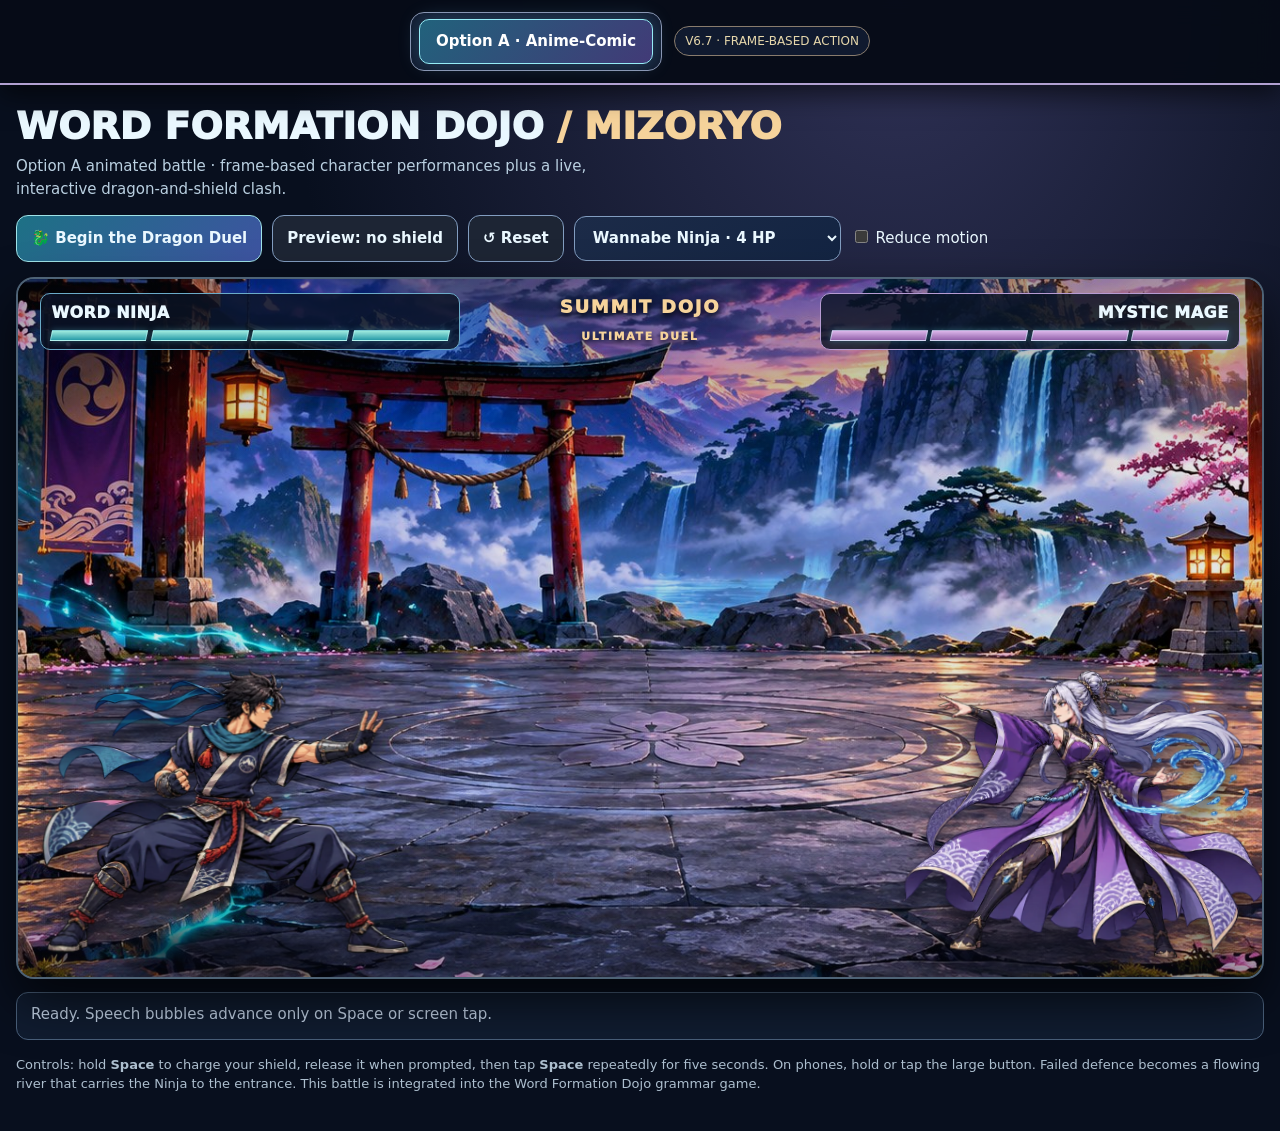
==== assets/battle.html @ d87106b6 "Add files via upload" ====
<!doctype html>
<html lang="en" data-skin="A">
<head>
<meta charset="utf-8"/><meta name="viewport" content="width=device-width,initial-scale=1"/>
<title>WF Game Dojo V6.7 · Frame-Animated Summit Battle</title>
<style>
:root{color-scheme:dark;--ink:#eaf8ff;--muted:#bad0e1;--gold:#f6d39b;--cyan:#81dde6;--panel:#0c1429;--glass:rgba(12,21,42,.90);--line:rgba(177,217,245,.38);--accent:#78d5e5;--bubble:#f6f0dd;--bubble-ink:#182339}
:root[data-skin=B]{--ink:#f5f0e5;--muted:#d8d1c8;--gold:#f4dbad;--cyan:#b1d8ec;--panel:#16171d;--glass:rgba(17,18,25,.93);--line:rgba(255,242,222,.55);--accent:#d5d5df;--bubble:#f2eee3;--bubble-ink:#11141f}
*{box-sizing:border-box}html{scroll-behavior:smooth}body{margin:0;background:radial-gradient(ellipse at 70% 0,#303257 0,transparent 48%),#080f1e;color:var(--ink);font:15px/1.5 system-ui,-apple-system,Segoe UI,sans-serif}
button,select{font:inherit}button{cursor:pointer;color:var(--ink)}button:focus-visible,select:focus-visible{outline:3px solid #fbd88f;outline-offset:3px}button:disabled{cursor:default;opacity:.48}
.styleBar{position:sticky;top:0;z-index:100;display:flex;align-items:center;justify-content:center;flex-wrap:wrap;gap:12px;padding:12px 17px;background:rgba(7,12,23,.97);border-bottom:2px solid #b2a1d2;box-shadow:0 9px 25px #0009;backdrop-filter:blur(12px)}
.styleBar .label{color:#d5c4e4;font-size:13px;letter-spacing:.08em;font-weight:900}.switcher{display:flex;align-items:center;gap:6px;background:#101a2f;border:1px solid #8b95b1;border-radius:14px;padding:4px}
.skinButton{padding:10px 16px;border:1px solid transparent;background:transparent;color:#d8e3f3;border-radius:10px;font-weight:850;min-height:44px}.skinButton.active{background:linear-gradient(135deg,#21627c,#423a77);border-color:#95ecf6;color:white;box-shadow:0 0 20px #71bde847}
:root[data-skin=B] .skinButton.active{background:#eae2d5;color:#252028;border-color:#e5dcb6;box-shadow:none}
.tag{color:#e6d7ab;font-size:12px;border:1px solid #897c6d;padding:5px 10px;border-radius:100px;white-space:nowrap}
main{max-width:1300px;margin:0 auto;padding:20px 16px 35px}.intro{display:flex;justify-content:space-between;gap:20px;align-items:flex-end;flex-wrap:wrap;margin-bottom:15px}h1{font-size:clamp(24px,3vw,38px);line-height:1.15;margin:0 0 7px;font-weight:950}.subline{margin:0;color:var(--muted);max-width:860px}.modeName{font-weight:900;color:#ffdc9e;letter-spacing:.1em;font-size:12px;margin-bottom:4px}
.controls{display:flex;gap:10px;align-items:center;flex-wrap:wrap;margin:15px 0}.btn,.select{background:linear-gradient(145deg,#1c2b48,#132442);border:1px solid #829dc0;border-radius:12px;padding:11px 14px;font-weight:850;min-height:45px}.btn.primary{background:linear-gradient(135deg,#1d7185,#3e53a1);border-color:#9fe3e8}.btn.ghost{background:#1d2534}select{color:var(--ink)}
.frame{position:relative;width:100%;aspect-ratio:16/9;overflow:hidden;background:#111a29;border:2px solid var(--line);border-radius:18px;box-shadow:0 22px 50px #000a;isolation:isolate;min-height:320px}
.world{position:absolute;inset:-2%;transform:scale(1.01);transform-origin:50% 58%;transition:transform 1.3s cubic-bezier(.18,.7,.2,1);will-change:transform}.world.pullback{transform:scale(.97)}
.arenaBg{position:absolute;width:100%;height:100%;object-fit:cover;inset:0;filter:brightness(.90)}
.arenaOverlay{position:absolute;inset:0;background:linear-gradient(180deg,#060b1670,transparent 33%,transparent 75%,#080d1a88);pointer-events:none}
:root[data-skin=B] .arenaOverlay{background:linear-gradient(180deg,#11121e50,transparent 22%,transparent 75%,#11111bb0)}
.inkTexture{position:absolute;inset:0;z-index:3;pointer-events:none;opacity:0;background:repeating-linear-gradient(120deg,transparent 0px,transparent 8px,#02020c23 8.5px,#02020c23 9px);mix-blend-mode:multiply}
:root[data-skin=B] .inkTexture{opacity:.6}
#dragonCanvas,#fxCanvas{position:absolute;inset:0;width:100%;height:100%;pointer-events:none}
#dragonCanvas{z-index:4}#fxCanvas{z-index:11}
.fighter{position:absolute;width:28%;aspect-ratio:1086/724;bottom:12%;z-index:6;transform-origin:50% 90%;will-change:transform;filter:drop-shadow(0 12px 8px #060711a0)}
.fighter.ninja{left:11%}.fighter.mage{right:10%}
.fighter img{position:absolute;inset:0;width:100%;height:100%;object-fit:contain;pointer-events:none}
.fighter .arm{z-index:2;transform-origin:57% 28%;will-change:transform}
.fighter.mage .arm{transform-origin:53% 23%}
.fighter .shadow{position:absolute;width:53%;height:12%;background:#02060f99;filter:blur(10px);bottom:-3%;left:22%;border-radius:50%;z-index:-1}
.scarf{position:absolute;left:12%;top:19%;height:10px;width:24%;border-top:3px solid #409a9a44;border-radius:65%;transform-origin:100% 50%;animation:scarfWave 2.5s ease-in-out infinite;pointer-events:none}
@keyframes scarfWave{0%,100%{transform:rotate(-10deg)}50%{transform:rotate(12deg)}}
.barrier{position:absolute;z-index:9;left:33%;bottom:16%;width:16%;height:51%;border:3px solid rgba(157,223,236,.48);border-radius:50%;opacity:0;transform:scale(.3);transform-origin:50% 52%;background:radial-gradient(ellipse at 44% 48%,rgba(120,192,214,.18),rgba(65,116,166,.09) 58%,transparent 69%);box-shadow:inset 0 0 18px #94e7ed47,0 0 12px #60c8d83a;pointer-events:none;transition:opacity .25s;filter:drop-shadow(0 0 7px #a1dde34a)}
.barrier::before{content:"";position:absolute;inset:13%;border:2px dashed rgba(225,242,242,.55);border-radius:50%;animation:shieldSpin 14s linear infinite}
.barrier::after{content:"";position:absolute;inset:0;background:repeating-conic-gradient(from -15deg,transparent 0 38deg,#f0faf994 39deg 40deg,transparent 41deg 72deg);border-radius:50%;opacity:var(--cracks,0);mix-blend-mode:screen;transition:opacity .12s}
.barrier.show{opacity:1} :root[data-skin=B] .barrier{border-color:#f8efde8c;background:radial-gradient(ellipse,#dce9ef20,transparent 75%);box-shadow:none}
@keyframes shieldSpin{to{transform:rotate(360deg)}}
.speech{position:absolute;z-index:14;max-width:28%;min-width:165px;padding:12px 15px;text-align:center;border:2px solid #3a4156;background:var(--bubble);color:var(--bubble-ink);font-size:clamp(10px,1.3vw,18px);font-weight:850;line-height:1.3;border-radius:35% 42% 42% 30%;box-shadow:0 9px 15px #06071166;opacity:0;transform:translateY(14px) scale(.92);transition:opacity .3s,transform .3s;pointer-events:none}
.speech.show{opacity:1;transform:translateY(0) scale(1)}.speech.left{left:9%;top:17%}.speech.right{right:7%;top:13%}.speech::after{content:"";position:absolute;bottom:-16px;left:22%;width:0;height:0;border-left:15px solid transparent;border-right:5px solid transparent;border-top:20px solid var(--bubble);transform:rotate(15deg)}.speech.right::after{left:65%;transform:rotate(-20deg)}
:root[data-skin=B] .speech{border-radius:12px 23px 10px 26px;box-shadow:5px 5px 0px #101018cc;font-family:Georgia,serif;font-style:italic}
.hud{position:absolute;z-index:17;left:1.8%;right:1.8%;top:2%;display:flex;justify-content:space-between;gap:10px;pointer-events:none}.life{width:35%;background:rgba(12,20,37,.83);border:1px solid #6aabc8;padding:7px 10px 8px;border-radius:10px}.life.mage{border-color:#b69bd2;text-align:right}.life strong{font-weight:950;font-size:clamp(10px,1.3vw,16px);letter-spacing:.03em}.hpBars{display:flex;gap:4px;margin-top:5px}.life.mage .hpBars{flex-direction:row-reverse}.hpBars i{display:block;flex:1;height:11px;transform:skewX(-12deg);background:linear-gradient(#9eeade,#279ba8);border:1px solid #d2ffff7b;box-shadow:0 0 6px #62ddea50}.life.mage .hpBars i{background:linear-gradient(#dbb5e9,#9362ab)}.hpBars i.lost{background:#545864;border-color:#757b84;box-shadow:none}.hudLogo{font-weight:950;text-align:center;color:var(--gold);letter-spacing:.1em;align-self:flex-start;font-size:clamp(9px,1.5vw,18px);text-shadow:0 3px 6px #000}
.cinematic{position:absolute;inset:0;z-index:16;pointer-events:none}.letter{position:absolute;height:0;left:0;right:0;background:#030811;transition:height .5s}.letter.top{top:0}.letter.bottom{bottom:0}.cinematic.on .letter{height:2.5%}
.banner{position:absolute;z-index:20;top:19%;left:50%;transform:translateX(-50%);max-width:75%;min-width:min(340px,75%);padding:8px 16px;text-align:center;border-radius:10px;border:1px solid #b5d4e087;background:rgba(7,16,33,.86);opacity:0;transition:opacity .2s;pointer-events:none}.banner.show{opacity:1}.banner strong{display:block;font-size:clamp(12px,1.9vw,24px);color:var(--gold);line-height:1.22}.banner span{display:block;font-size:clamp(9px,1.1vw,14px);color:#e3f3fc}
.qte{position:absolute;z-index:29;left:50%;bottom:3%;transform:translateX(-50%);width:min(450px,90%);background:var(--glass);border:2px solid var(--accent);padding:13px;border-radius:14px;text-align:center;box-shadow:0 10px 22px #0007}.qte[hidden]{display:none}.qteTitle{font-weight:950;font-size:clamp(14px,1.7vw,19px);color:var(--gold);letter-spacing:.03em}.qteInstr{font-size:clamp(11px,1.2vw,14px);color:var(--ink)}.bigNums{display:flex;justify-content:space-between;gap:9px;font-weight:900;font-size:clamp(16px,2vw,23px);font-variant-numeric:tabular-nums}.progress{background:#1c3448;height:14px;border:1px solid #77adc7;border-radius:100px;overflow:hidden;margin:6px 0}.fill{width:0;height:100%;background:linear-gradient(90deg,#2675aa,#83d6e3,#e7f7ed);transition:width .07s}.qteButton{touch-action:none;user-select:none;-webkit-user-select:none;display:block;width:100%;border:1px solid #a7d9e2;background:linear-gradient(145deg,#0f6579,#2e477e);padding:13px;margin-top:9px;border-radius:10px;min-height:52px;font-weight:1000;letter-spacing:.03em}.qteButton.held{background:linear-gradient(145deg,#2d90ac,#5762b1)}
:root[data-skin=B] .qte{border-color:#d0c1af}.status{margin-top:13px;background:#101c30;border:1px solid #4a607b;border-radius:12px;padding:10px 14px;color:#c6d6ea;min-height:48px}.foot{font-size:13px;color:#adbfcf;margin:9px 0 2px}
.finalScreen{position:absolute;z-index:35;inset:0;display:flex;align-items:center;justify-content:center;text-align:center;opacity:0;visibility:hidden;transition:opacity .6s,visibility .6s;background:linear-gradient(180deg,#071020aa,#09152bf5)}.finalScreen.show{opacity:1;visibility:visible}.finalContent{background:#0b1731e8;border:2px solid #90c4d5;border-radius:20px;padding:24px;max-width:70%;box-shadow:0 16px 55px #0009}.finalContent h2{font-size:clamp(26px,4vw,53px);margin:0 0 7px;color:#f7d9a0}.finalContent p{font-size:clamp(12px,1.6vw,20px);margin:4px 0 18px}.finalContent button{background:#244f69;padding:11px 22px;border:1px solid #c9e1e2;border-radius:12px;font-weight:900}
#entranceScene{position:absolute;inset:0;z-index:34;opacity:0;visibility:hidden;transition:opacity 1s;overflow:hidden;background:linear-gradient(#121b31a0,#121a30bf),var(--entrance-bg) center/cover no-repeat}#entranceScene.show{opacity:1;visibility:visible}
.gate{position:absolute;left:50%;top:13%;transform:translateX(-50%);width:21%;height:57%;filter:drop-shadow(2px 8px 6px #1119)}.gate .beam{height:9%;border-radius:80% 80% 20% 20%;background:linear-gradient(#191727,#8c3b4a,#391d32);width:116%;margin-left:-8%}.gate .cross{height:9%;margin-top:10%;background:#752f39}.gate .post{position:absolute;top:14%;height:80%;width:13%;background:linear-gradient(90deg,#481e29,#ba4852,#45202d)}.gate .post.left{left:9%}.gate .post.right{right:9%}
.entranceNinja{position:absolute;left:38%;bottom:9%;width:24%;aspect-ratio:1086/724;transform-origin:55% 90%;filter:drop-shadow(0 10px 6px #06121ab5)}.entranceNinja img{width:100%}.entranceNinja.wake{animation:wakeNinja 2.3s cubic-bezier(.17,.75,.28,1) both}
@keyframes wakeNinja{0%{transform:translateY(30%) rotate(-65deg) scale(.88);opacity:.6}30%{transform:translateY(13%) rotate(-48deg)}70%{transform:translateY(7%) rotate(-15deg)}100%{transform:translateY(0) rotate(0) scale(1);opacity:1}}
@media(max-width:800px){main{padding:14px 10px}.frame{min-height:280px}.styleBar{padding:7px 8px;gap:6px}.skinButton{font-size:12px;padding:9px 10px}.styleBar .label{font-size:11px}.speech{min-width:125px;max-width:32%;padding:8px}.banner{top:22%}.qte{width:85%;bottom:1%;padding:8px}.fighter{width:32%}}
@media(max-width:550px){.hudLogo{display:none}.speech{font-size:10px;max-width:38%;min-width:0}.speech.left{top:24%;left:1%}.speech.right{top:24%;right:1%}.frame{min-height:300px;aspect-ratio:4/3}.fighter{width:37%;bottom:17%}.fighter.ninja{left:3%}.fighter.mage{right:1%}.barrier{left:31%;height:46%;bottom:22%}.life{width:43%}.banner{top:21%;max-width:92%;min-width:80%}.controls .btn{font-size:13px;padding:10px}.qteTitle{font-size:14px}.qteButton{min-height:55px}}
@media(prefers-reduced-motion:reduce){.fighter,.world,.speech,.barrier{transition-duration:.01s!important}.inkTexture{opacity:.25}}

/* V6.3 Option A integrated refinements */
#skinB{display:none!important}.styleBar .label{display:none}.switcher{padding:6px 8px}.tag{background:#101a2f}
#modeName{display:none}.subline{max-width:65ch}
.barrier{left:34%!important;bottom:23%!important;width:18%!important;height:43%!important;border:2px solid rgba(143,219,236,.82)!important;background:
 radial-gradient(circle at 50% 50%, rgba(137,220,255,.20), rgba(89,173,214,.08) 42%, rgba(94,178,214,.05) 58%, transparent 74%),
 repeating-radial-gradient(circle at 50% 50%, rgba(202,245,255,.12) 0 4%, transparent 4.6% 8.2%)!important;
 box-shadow:none!important; backdrop-filter:none;}
.barrier::before{inset:10%;border:1px solid rgba(226,248,255,.58)!important;filter:none}
.barrier::after{background:repeating-conic-gradient(from 0deg,transparent 0 34deg, rgba(241,252,255,.55) 35deg 36deg, transparent 37deg 72deg)!important;mix-blend-mode:screen}
.speech{max-width:31%;min-width:190px}
.speech::before{content:'Press Space or tap to continue';position:absolute;left:50%;transform:translateX(-50%);bottom:-36px;font-size:11px;color:#f5f5f5;background:rgba(10,15,28,.78);padding:4px 9px;border-radius:999px;border:1px solid rgba(190,219,243,.42);white-space:nowrap;opacity:.98}
#noShield{display:inline-flex}
.finalActions{display:flex;gap:10px;justify-content:center;flex-wrap:wrap;margin-top:16px}
.giveUp{background:#1e2435;border:1px solid #667797;color:#dbe5f6;border-radius:12px;padding:11px 14px;font-weight:800}
.entranceNinja.wipe{animation:wipeWater 1.2s ease-in-out both}
@keyframes wipeWater{0%{transform:translateY(0) rotate(0)}25%{transform:translateY(-1.5%) rotate(-3deg)}55%{transform:translateY(-1%) rotate(2deg)}100%{transform:translateY(0) rotate(0)}}
@media(max-width:800px){.speech{max-width:40%;min-width:120px}.speech::before{font-size:10px;bottom:-31px}}


/* V6_4: cinematic staging, stable layout and finer character articulation */
.world { inset:-8%; transform:scale(1.09); transition:transform 1.8s cubic-bezier(.2,.73,.19,1); }
.world.pullback{transform:scale(.90)}
.fighter{will-change:transform,opacity;transform-style:preserve-3d}
.fighter img{will-change:transform;backface-visibility:hidden}
.fighter .shadow{transition:transform .18s,opacity .18s}
.barrier{left:34%!important;bottom:24%!important;width:16%!important;height:46%!important;
 border:2px solid rgba(158,222,232,.82)!important;
 background:radial-gradient(ellipse,rgba(122,224,240,.16),rgba(122,224,240,.10) 45%,rgba(106,178,213,.07) 70%, transparent 95%)!important;
 box-shadow:none!important;filter:none;will-change:transform,opacity;}
.barrier::before{border:1px solid rgba(193,230,234,.6)!important;animation:shieldSpin 12s linear infinite}
.barrier::after{opacity:var(--cracks,0)!important;background:repeating-conic-gradient(from 22deg,transparent 0 28deg,rgba(241,246,255,.74) 28.5deg 30deg,transparent 30.5deg 60deg)!important;}
.speech::before{content:none!important}
#advancePrompt{position:absolute;z-index:30;left:50%;top:69%;transform:translateX(-50%);max-width:90%;padding:6px 12px;
 background:rgba(8,15,30,.85);border:1px solid #7395ad;border-radius:999px;font-size:12px;font-weight:800;letter-spacing:.03em;
 color:#f4f6ff;opacity:0;transition:opacity .18s;pointer-events:none;text-align:center;white-space:nowrap}
#advancePrompt.show{opacity:1}
#ninjaBody,#mageBody{transform-origin:45% 72%;}
#ninjaArm{transform-origin:55% 28%}
#mageArm{transform-origin:53% 24%}
.entranceNinja{left:30%;bottom:11%;width:30%;max-width:420px;transform-origin:50% 82%}
.entranceNinja img{display:block;position:absolute;inset:0;width:100%;height:100%;object-fit:contain}
.entranceNinja .wipe-arm{transform-origin:55% 28%;opacity:1}
.entranceNinja.wake{animation:fromRiver 3.0s cubic-bezier(.20,.68,.25,1) both}
.entranceNinja.wake .wipe-arm{animation:riverArmRecover 3.0s ease-in-out both}
.entranceNinja.wipe{animation:wipeBody 1.8s cubic-bezier(.26,.66,.24,1) both}
.entranceNinja.wipe .wipe-arm{animation:wipeArm 1.8s cubic-bezier(.25,.61,.21,1) both}
@keyframes fromRiver{
  0%{transform:translate3d(-54%,36%,0) rotate(-78deg) scale(.75);opacity:.20}
  14%{transform:translate3d(-28%,24%,0) rotate(-53deg) scale(.86);opacity:1}
  28%{transform:translate3d(-9%,14%,0) rotate(-46deg) scale(.88)}
  49%{transform:translate3d(2%,13%,0) rotate(-36deg) scale(.92)}
  65%{transform:translate3d(-2%,9%,0) rotate(-25deg) scale(.98)}
  85%{transform:translate3d(0%,3%,0) rotate(-12deg) scale(.99)}
  100%{transform:translate3d(0,0,0) rotate(0deg) scale(1)}
}
@keyframes riverArmRecover{0%,22%{transform:rotate(-55deg)}48%{transform:rotate(-28deg)}77%{transform:rotate(12deg)}100%{transform:rotate(0deg)}}
@keyframes wipeBody{0%{transform:translateY(0) rotate(0)}35%{transform:translateY(1%) rotate(-5deg)}66%{transform:translateY(1%) rotate(3deg)}100%{transform:translateY(0) rotate(0)}}
@keyframes wipeArm{0%{transform:rotate(0)}22%{transform:rotate(-35deg)}44%{transform:rotate(-70deg)}65%{transform:rotate(-50deg)}85%{transform:rotate(-20deg)}100%{transform:rotate(0)}}
#entranceScene::before{content:'';position:absolute;inset:auto 0 0;height:33%;pointer-events:none;
 background:repeating-linear-gradient(95deg,transparent 0px,rgba(80,177,212,.07) 11px,rgba(152,230,244,.16) 19px,transparent 30px);
 opacity:.5;animation:riverRipples 2s linear infinite}
@keyframes riverRipples{from{transform:translateX(-25px)}to{transform:translateX(25px)}}
#entranceScene .entranceCaption{position:absolute;z-index:6;left:50%;bottom:2%;transform:translateX(-50%);font-size:clamp(12px,1.7vw,19px);color:#dff8ff;
 text-shadow:0 2px 8px #001d2a;padding:8px 14px;background:rgba(6,20,36,.65);border-radius:12px;white-space:nowrap}
body.embedded{margin:0;overflow:hidden;background:#080e1e}
body.embedded .styleBar,body.embedded .intro,body.embedded .controls,body.embedded .status,body.embedded .foot{display:none!important}
body.embedded main{padding:0;margin:0;max-width:none}
body.embedded .frame{width:100vw;height:100dvh;min-height:0;aspect-ratio:auto;border:0;border-radius:0;box-shadow:none}
body.embedded .world{inset:-6%}
body.embedded .qte{bottom:5%}
@media(max-width:600px){#advancePrompt{top:74%;font-size:10px;padding:5px 9px}.speech{max-width:43%;font-size:11px}.fighter{width:38%}}


/* Independent rig layers for shoulder, hair, cloth, knees and feet */
.fighter .legL,.fighter .legR,.fighter .cloth,.fighter .hair,
.entranceNinja .legL,.entranceNinja .legR{position:absolute;inset:0;width:100%;height:100%;object-fit:contain;will-change:transform}
.fighter .legL,.entranceNinja .legL{transform-origin:32% 52%;}
.fighter .legR,.entranceNinja .legR{transform-origin:67% 52%;}
.fighter .cloth{transform-origin:54% 44%;}
.fighter .hair{transform-origin:67% 20%;}
.entranceNinja.wake .legL{animation:reviveLeft 3s cubic-bezier(.2,.7,.2,1) both}
.entranceNinja.wake .legR{animation:reviveRight 3s cubic-bezier(.2,.7,.2,1) both}
.entranceNinja.wipe .legL{animation:footGround .9s ease-out both}
.entranceNinja.wipe .legR{animation:footGround .9s ease-out both}
@keyframes reviveLeft{0%{transform:rotate(52deg)}25%{transform:rotate(34deg)}58%{transform:rotate(-12deg)}78%{transform:rotate(9deg)}100%{transform:rotate(0deg)}}
@keyframes reviveRight{0%{transform:rotate(-52deg)}29%{transform:rotate(-36deg)}58%{transform:rotate(19deg)}79%{transform:rotate(-8deg)}100%{transform:rotate(0deg)}}
@keyframes footGround{0%{transform:rotate(3deg)}60%{transform:rotate(-1.5deg)}100%{transform:rotate(0)}}

/* V6_5: per-mistake cinematic strike sequences */
body.embedded.strikeMode .styleBar,body.embedded.strikeMode main>.intro,body.embedded.strikeMode main>.controls,body.embedded.strikeMode main>.status,body.embedded.strikeMode main>.foot{display:none!important}
body.embedded.strikeMode main{margin:0;max-width:none;padding:0}
body.embedded.strikeMode .frame{height:100dvh;min-height:0;aspect-ratio:auto;border:0;border-radius:0;box-shadow:none}
body.embedded.strikeMode .world{transform:scale(.89)!important}
body.embedded.strikeMode .hud{top:3%}
body.embedded.strikeMode .banner{top:14%;min-width:280px}
body.embedded.strikeMode .fighter{filter:drop-shadow(0 14px 9px #01081699)}
body.embedded.strikeMode .v65AttackLabel{display:flex}
.v65AttackLabel{position:absolute;z-index:25;left:50%;top:27%;transform:translateX(-50%);display:none;text-align:center;font-size:clamp(15px,3vw,35px);font-weight:950;color:#fff2d3;text-shadow:0 2px 12px #031025,0 0 20px #4f91b8;letter-spacing:.08em;pointer-events:none;}
.v65AttackLabel.shielded{color:#affce8}
.v65AttackLabel.ko{color:#ffd7bd}
@media(prefers-reduced-motion:reduce){body.embedded.strikeMode .fighter{transition:none!important}}


/* V6_7 frame-based motion overlays: independently drawn poses; canvas effects remain live and interactive */
#v67Motion,#v67Recovery {position:absolute;inset:0;width:100%;height:100%;pointer-events:none;opacity:0;visibility:hidden;object-fit:cover;transition:opacity .18s ease;}
#v67Motion{z-index:13}#v67Recovery{z-index:34}
#v67Motion.active,#v67Recovery.active{opacity:1;visibility:visible}
body.embedded #v67Motion,body.embedded #v67Recovery {touch-action:none}
#v67MotionStamp{position:absolute;z-index:14;bottom:3.5%;left:50%;transform:translateX(-50%);background:#091729da;border:1px solid #a9e3ec70;padding:6px 11px;border-radius:100px;font-weight:800;color:#d0f2f6;letter-spacing:.06em;font-size:clamp(10px,1vw,14px);pointer-events:none;display:none}
#v67MotionStamp.active{display:block}
body.embedded main{max-width:1020px!important}
@media(prefers-reduced-motion:reduce){#v67Motion,#v67Recovery{transition:none}}
</style>
<meta name="color-scheme" content="dark"></head>
<body>
<header class="styleBar" aria-label="Switch visual styles">
  <span class="label">CHOOSE YOUR VISUAL STYLE</span>
  <div class="switcher" role="group" aria-label="Game art style">
    <button id="skinA" class="skinButton active" aria-pressed="true">Option A · Anime-Comic</button>
    <button id="skinB" class="skinButton" aria-pressed="false">Option B · Manga / Graphic Novel</button>
  </div>
  <span class="tag">V6.7 · FRAME-BASED ACTION</span>
</header>
<main>
 <div class="intro">
  <div><div class="modeName" id="modeName">OPTION A · ANIME-COMIC</div><h1>WORD FORMATION DOJO <span style="color:var(--gold)">/ MIZORYO</span></h1><p class="subline">Option A animated battle · frame-based character performances plus a live, interactive dragon-and-shield clash.</p></div>
 </div>
 <div class="controls">
  <button id="start" class="btn primary">🐉 Begin the Dragon Duel</button>
  <button id="noShield" class="btn ghost">Preview: no shield</button>
  <button id="reset" class="btn ghost">↺ Reset</button>
  <select class="select" id="mode" aria-label="Difficulty"><option value="4">Wannabe Ninja · 4 HP</option><option value="3">Ninja Development · 3 HP</option><option value="2">Master Training · 2 HP</option><option value="1">Hell Mode · 1 HP</option></select>
  <label><input type="checkbox" id="reducedMotion"> Reduce motion</label>
 </div>
 <div class="frame" id="arena">
  <div class="world" id="world">
   <img id="bg" class="arenaBg" alt="Rocky mountain dojo with waterfalls, peaks and torii gate" src="">
   <div class="arenaOverlay"></div><div class="inkTexture"></div>
   <canvas id="dragonCanvas" aria-hidden="true"></canvas>
   <div class="fighter ninja" id="ninja">
     <div class="shadow"></div><img class="legL" id="ninjaLegL" alt=""/><img class="legR" id="ninjaLegR" alt=""/><img id="ninjaBody" src="" alt=""><img class="arm" id="ninjaArm" src="[data-uri]" alt=""><div class="scarf"></div>
   </div>
   <div class="fighter mage" id="mage">
     <div class="shadow"></div><img class="cloth" id="mageCloth" alt=""/><img class="hair" id="mageHair" alt=""/><img id="mageBody" src="" alt=""><img class="arm" id="mageArm" src="[data-uri]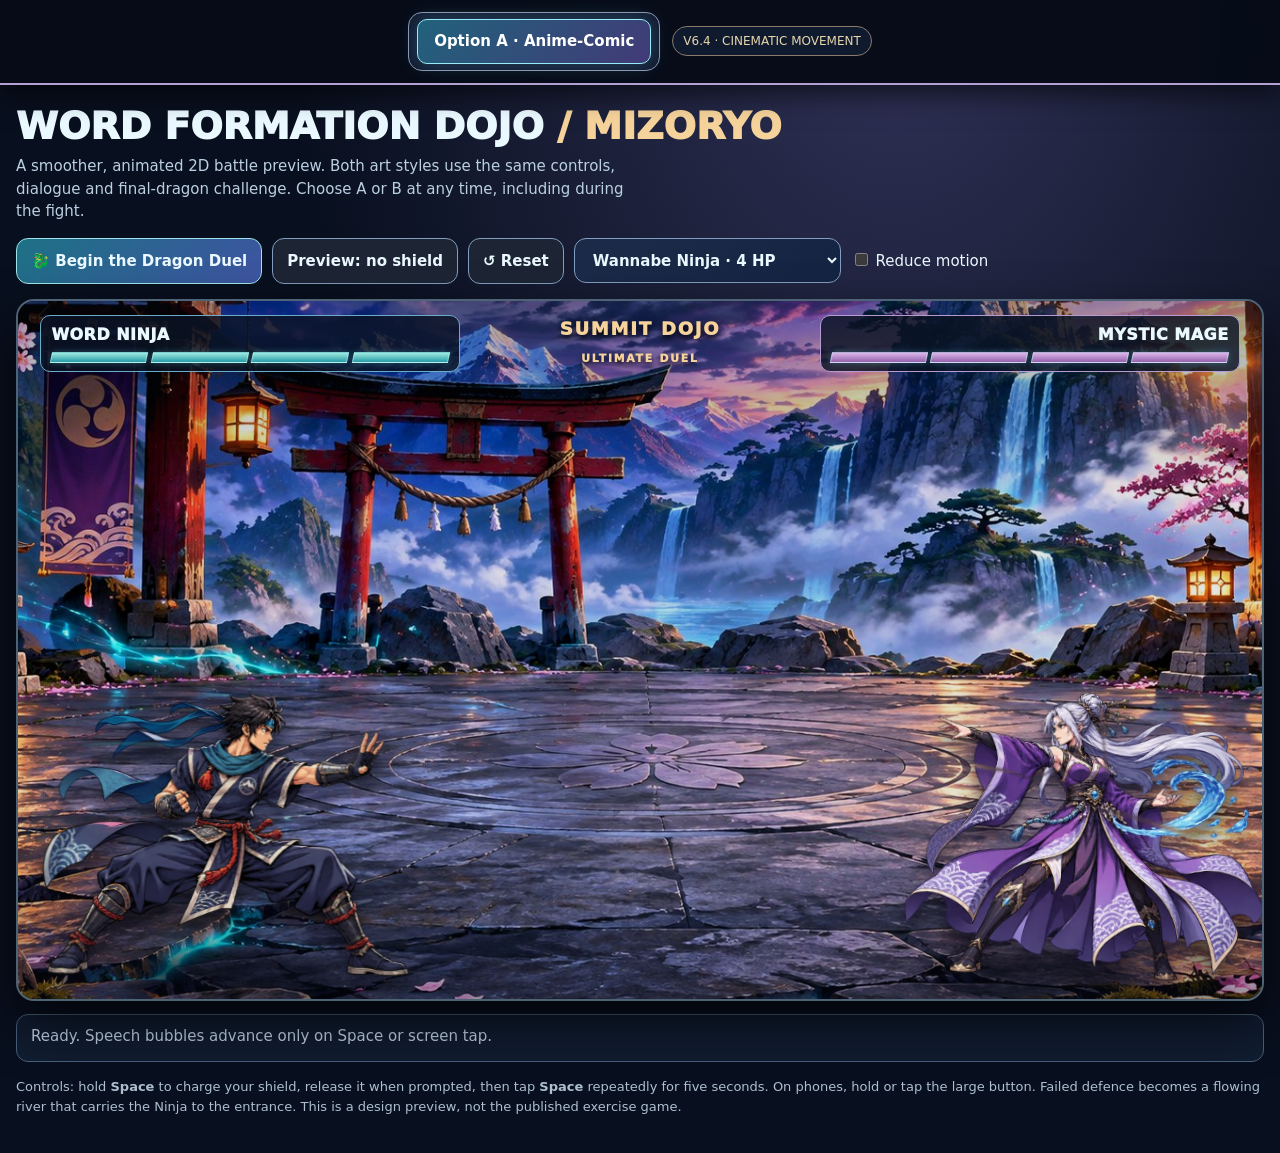
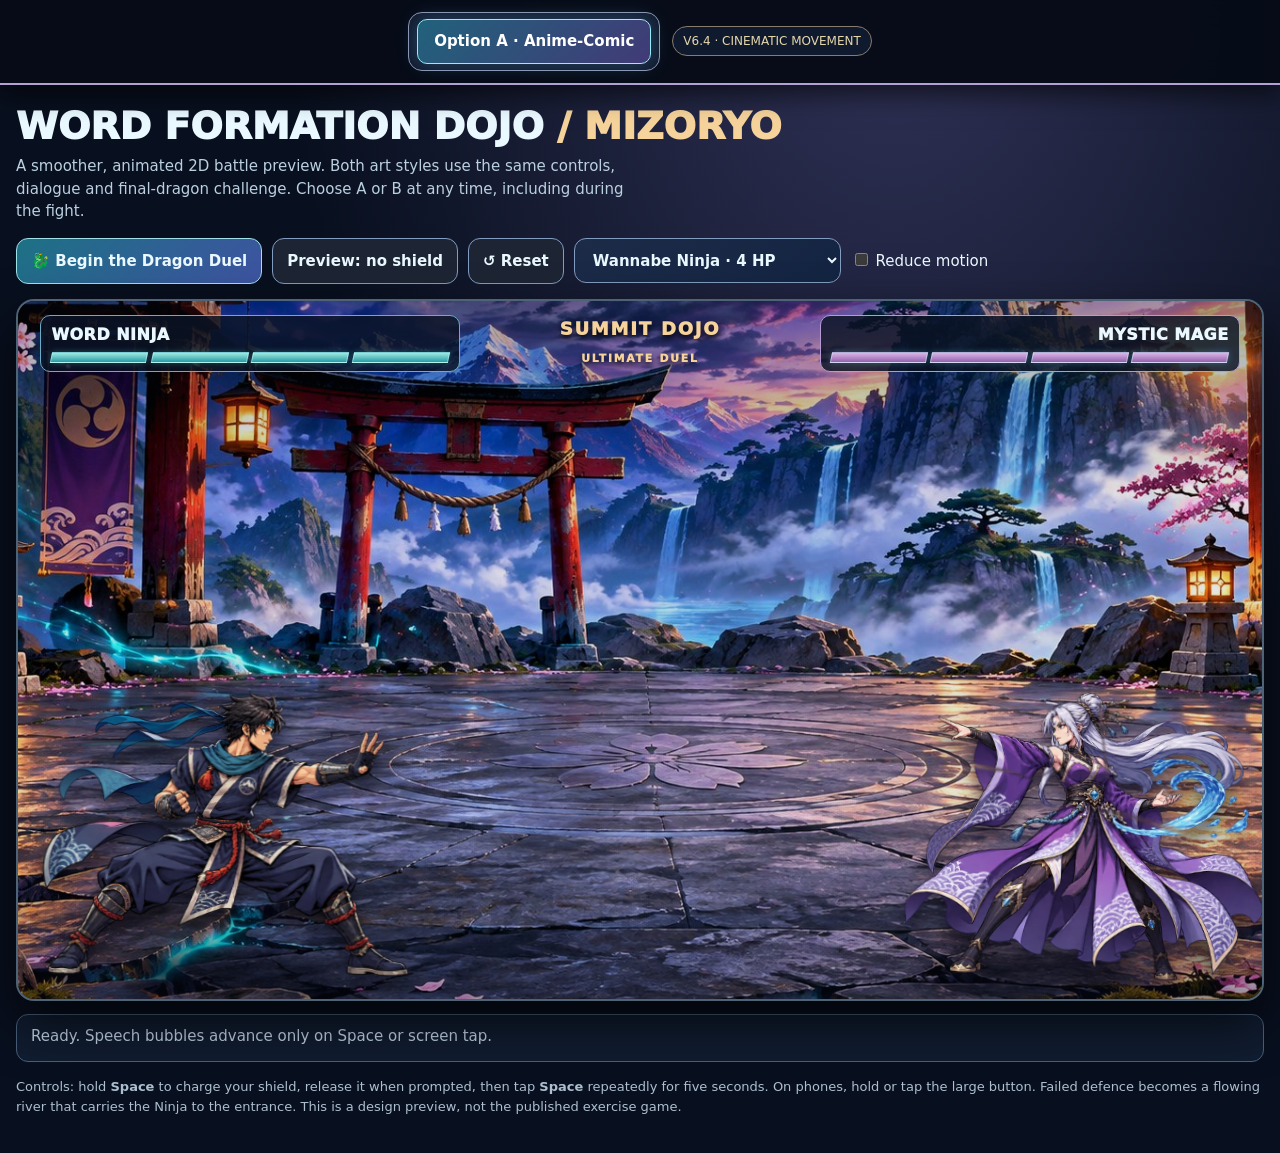
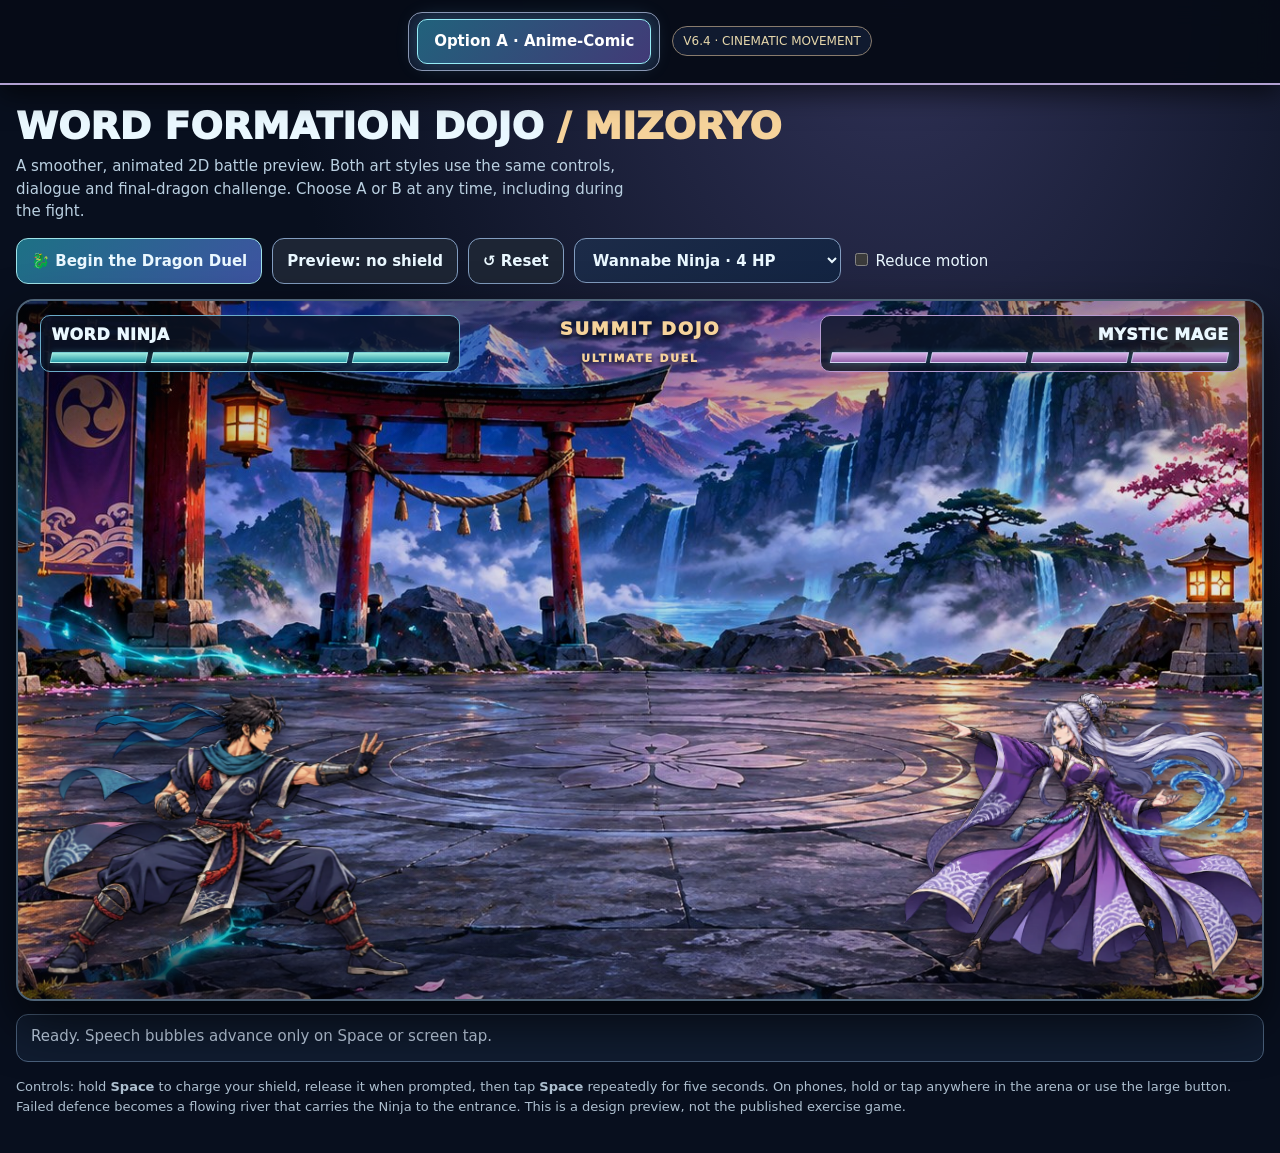
